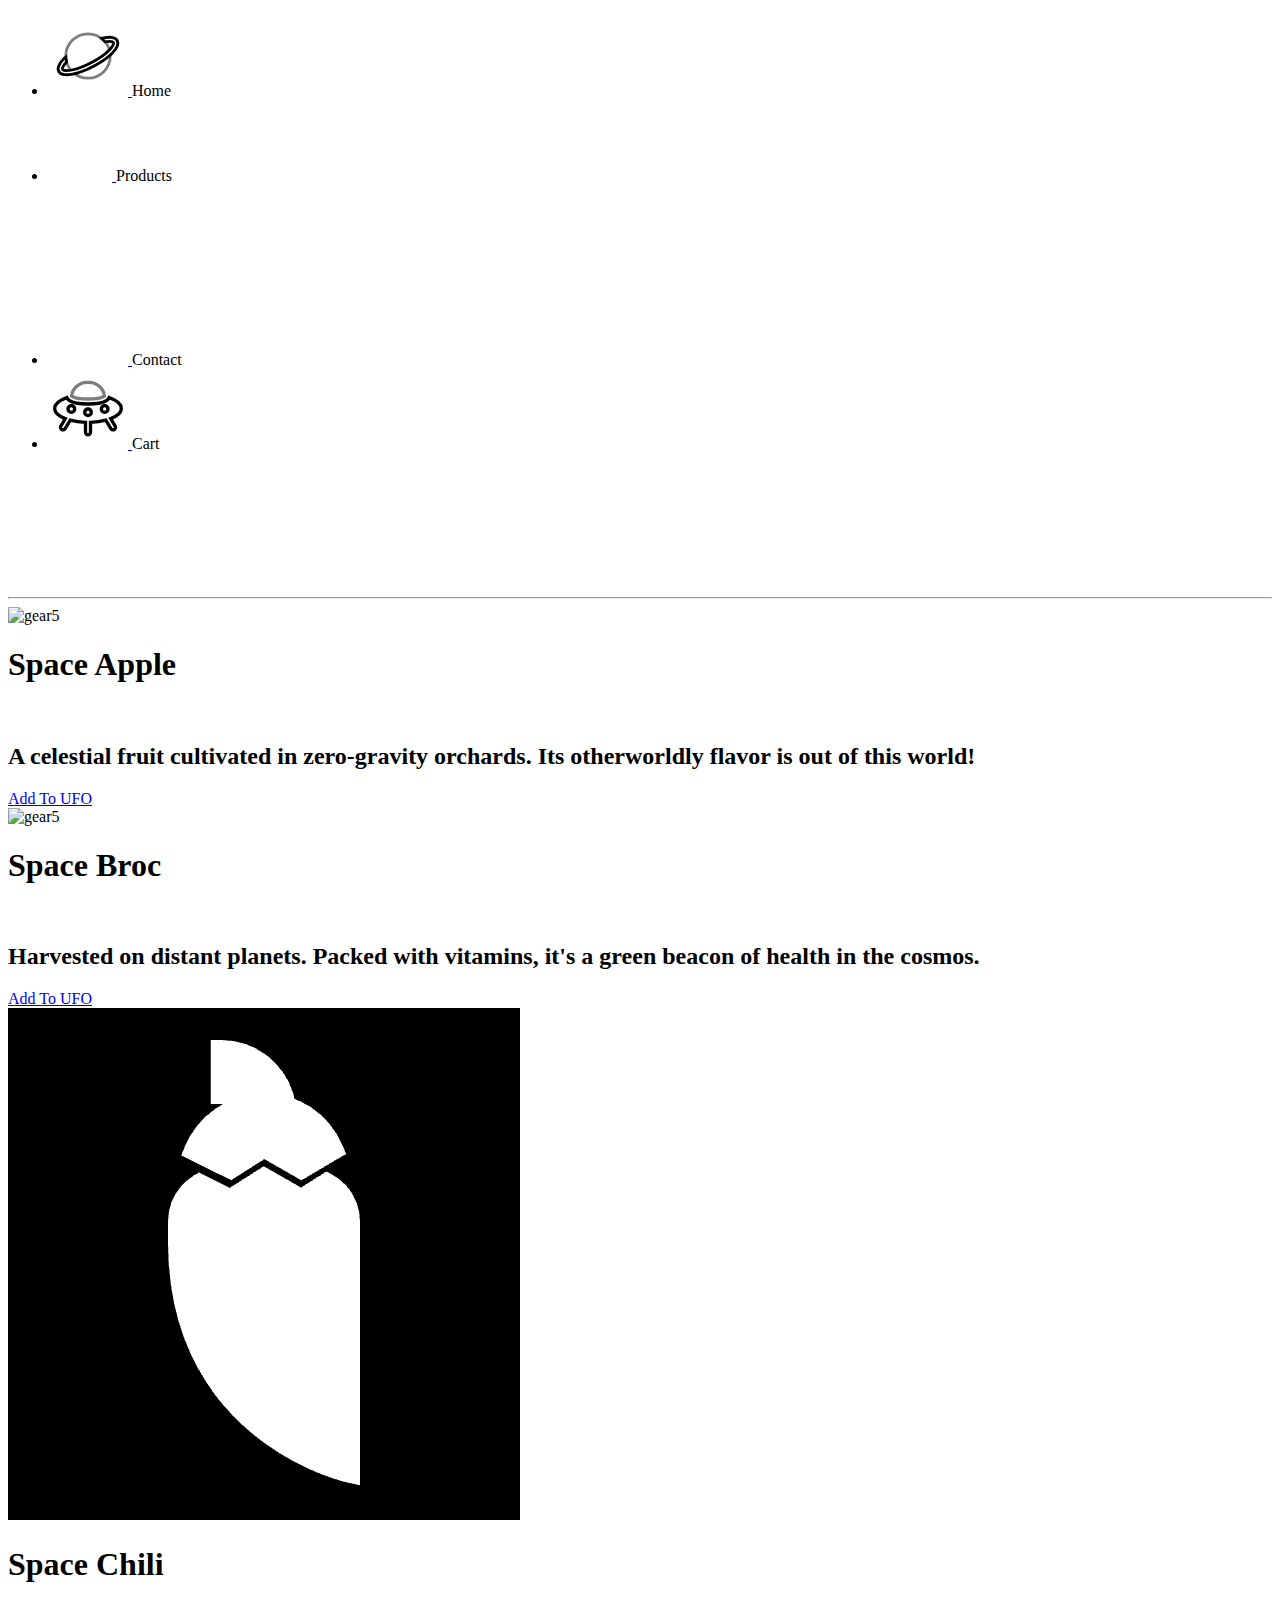
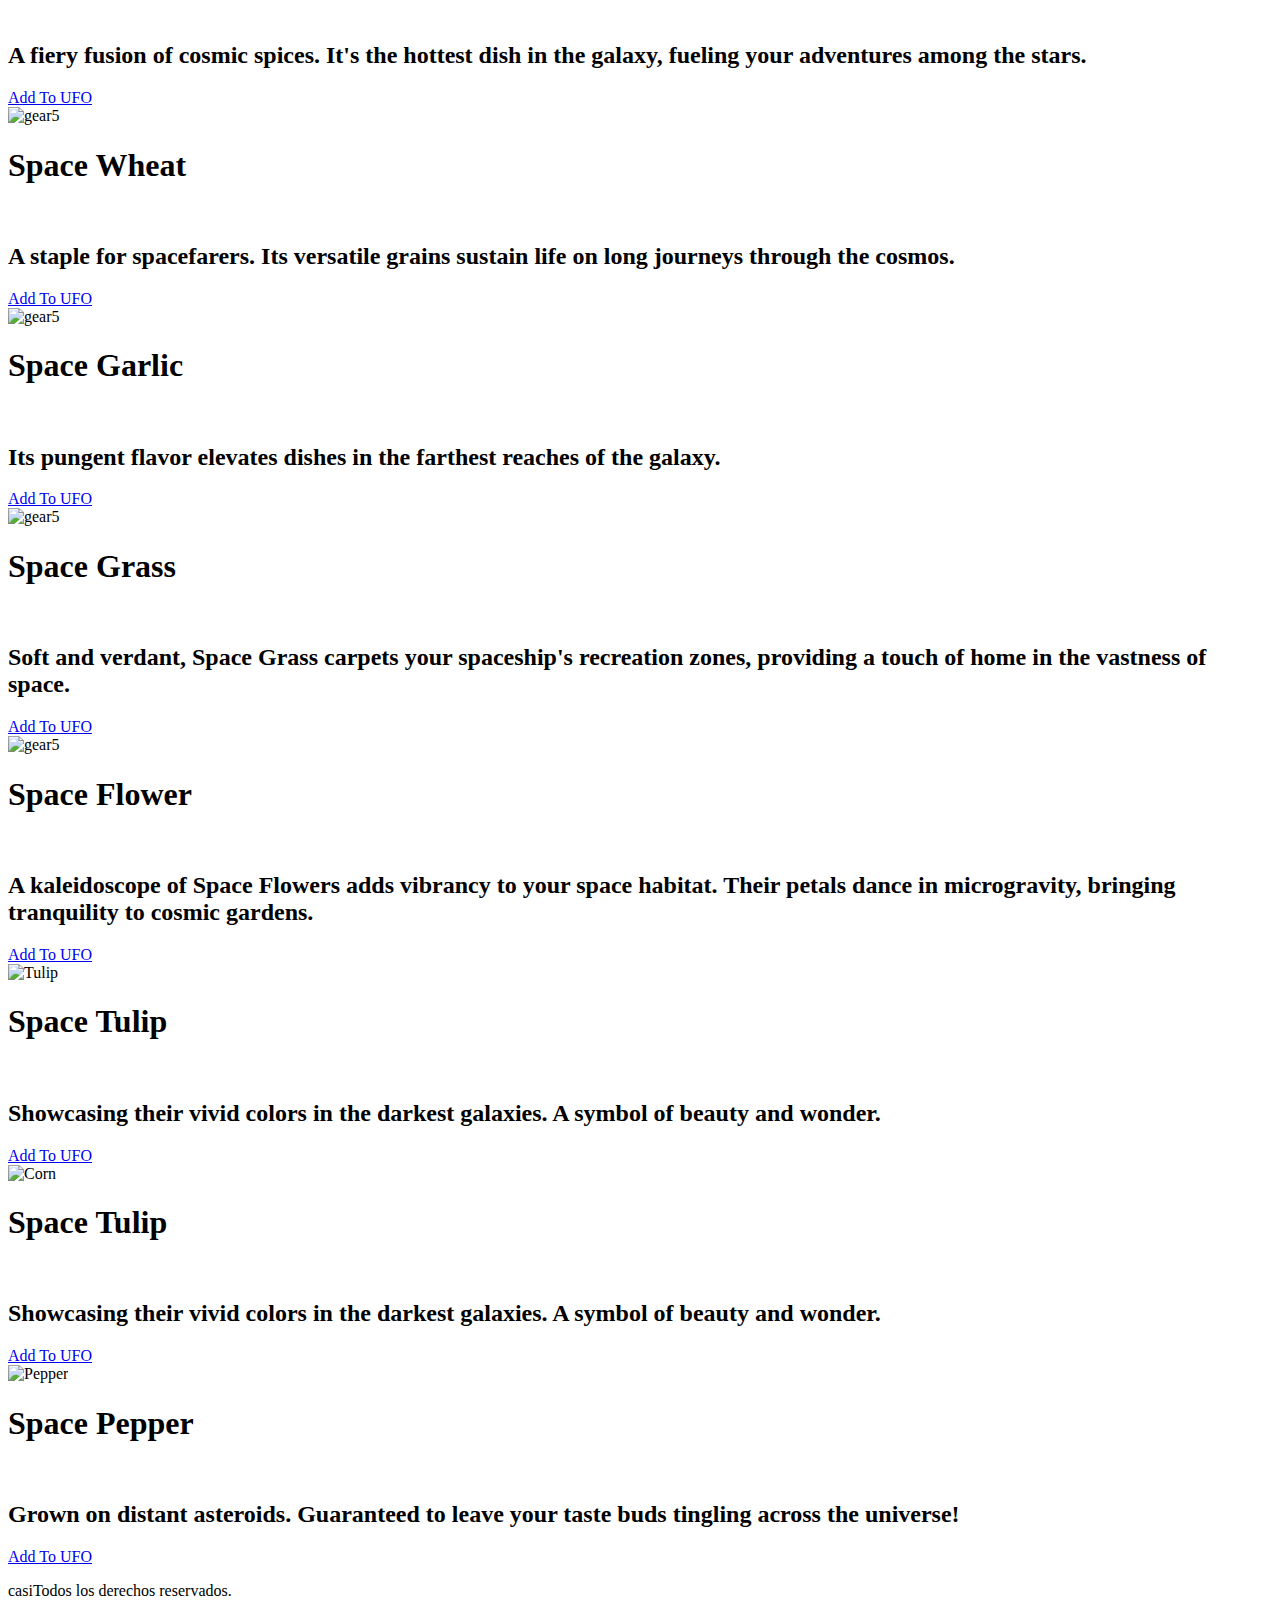
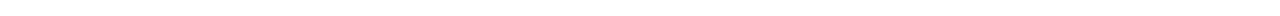
==== tienda.html @ d23dba34 "Add files via upload" ====
<!DOCTYPE html>
<html lang="en">

<head>
    <meta charset="UTF-8">
    <meta http-equiv="X-UA-Compatible" content="IE=edge">
    <meta name="viewport" content="width=device-width, initial-scale=1.0">
    <link rel="preconnect" href="https://fonts.googleapis.com">
    <link rel="preconnect" href="https://fonts.gstatic.com" crossorigin>
    <link href="https://fonts.googleapis.com/css2?family=Comfortaa&display=swap" rel="stylesheet">
    <link rel="stylesheet" href="/css/tienda.css">

    <title>E-Commerce</title>
</head>
<header>
    <nav> 
        <ul class="bar1">
            <li>
                <a href="index.html">
                    <svg viewBox="-2.4 -2.4 28.80 28.80" width="5pc" preserveAspectRatio="xMidYMid meet" fill="none"
                        xmlns="http://www.w3.org/2000/svg" stroke="#000000">
                        <g id="SVGRepo_bgCarrier" stroke-width="0"></g>
                        <g id="SVGRepo_tracerCarrier" stroke-linecap="round" stroke-linejoin="round" stroke="#CCCCCC"
                            stroke-width="0.144"></g>
                        <g id="SVGRepo_iconCarrier">
                            <path opacity="0.5"
                                d="M20 12C20 16.4183 16.4183 20 12 20C7.58172 20 4 16.4183 4 12C4 7.58172 7.58172 4 12 4C16.4183 4 20 7.58172 20 12Z"
                                fill="#ffffff"></path>
                            <path
                                d="M17.7124 5.45331C18.7593 5.25995 19.7184 5.19444 20.5094 5.30066C21.2797 5.40411 22.0451 5.69443 22.4649 6.36546C22.9112 7.07875 22.7767 7.90702 22.4527 8.62306C22.1234 9.35067 21.5345 10.1218 20.7806 10.8912C19.2652 12.4379 16.9446 14.1173 14.1835 15.5883C11.4214 17.0599 8.68924 18.0721 6.49015 18.5079C5.39463 18.7249 4.39197 18.807 3.56745 18.709C2.76731 18.614 1.96779 18.3262 1.53503 17.6345C1.06423 16.882 1.23859 16.0043 1.60462 15.2551C1.97963 14.4875 2.63744 13.6693 3.47686 12.8522L4 12.4165C4 12.6349 4.08336 13.1257 4.16811 13.5624C4.21263 13.7918 4.25753 14.0062 4.29093 14.1584C3.6391 14.8237 3.19304 15.421 2.95236 15.9136C2.67513 16.481 2.74418 16.7391 2.80665 16.8389C2.87948 16.9553 3.1117 17.1443 3.74441 17.2195C4.35275 17.2918 5.18406 17.2375 6.1986 17.0365C8.21962 16.636 10.8118 15.685 13.4782 14.2644C16.1457 12.8433 18.3298 11.2493 19.7092 9.84143C20.4027 9.13359 20.8587 8.50726 21.0861 8.00467C21.3187 7.4905 21.2526 7.25586 21.1933 7.16105C21.1231 7.04882 20.9042 6.86715 20.3097 6.78731C19.7683 6.7146 19.0378 6.74602 18.1466 6.89948L16.8697 5.65597C17.2085 5.55454 17.5278 5.48526 17.7124 5.45331Z"
                                fill="#ffffff"></path>
                        </g>
                    </svg>
                </a>
                Home
            </li>

            <li>
                <a href="tienda.html">
                   <svg viewBox="0 0 24 24" width="4pc" style="margin-top: 17px;" preserveAspectRatio="xMidYMid meet"fill="none" xmlns="http://www.w3.org/2000/svg"><g id="SVGRepo_bgCarrier" stroke-width="0"></g><g id="SVGRepo_tracerCarrier" stroke-linecap="round" stroke-linejoin="round"></g><g id="SVGRepo_iconCarrier"> <g opacity="0.5"> <path d="M12.7349 14.6536C12.4655 14.6313 12.2173 14.4637 12.105 14.1973C11.944 13.8156 12.123 13.3758 12.5047 13.2148C12.7291 13.1202 12.9461 12.9775 13.15 12.7735C13.4222 12.5014 13.8515 12.4821 14.1459 12.7157C14.2078 12.7171 14.2706 12.7263 14.333 12.7439C14.7316 12.8565 14.9635 13.2709 14.851 13.6695C14.6401 14.4163 14.2512 15.1473 13.7461 15.817C13.4967 16.1477 13.0264 16.2136 12.6957 15.9642C12.365 15.7148 12.2991 15.2445 12.5485 14.9138C12.6137 14.8274 12.6759 14.7406 12.7349 14.6536Z" fill="#ffffff"></path> <path d="M10.4866 14.6947C10.8852 14.8073 11.2996 14.5754 11.4122 14.1768C11.4299 14.1139 11.4391 14.0507 11.4404 13.9883C11.673 13.694 11.6534 13.2655 11.3816 12.9938C11.1776 12.7898 11.0349 12.5728 10.9403 12.3484C10.7794 11.9667 10.3395 11.7878 9.95783 11.9487C9.69164 12.0609 9.52406 12.3088 9.5016 12.5781C9.41493 12.5192 9.32843 12.4573 9.24228 12.3923C8.91157 12.1429 8.4413 12.2088 8.19189 12.5395C7.94247 12.8702 8.00838 13.3405 8.33909 13.5899C9.00881 14.095 9.73981 14.4838 10.4866 14.6947Z" fill="#ffffff"></path> <path d="M6.67596 11.9462C6.93153 12.2722 7.40296 12.3292 7.72893 12.0737C8.05491 11.8181 8.11198 11.3467 7.85641 11.0207C7.45584 10.5098 7.11054 9.9424 6.84695 9.34363C6.68006 8.96452 6.23744 8.79249 5.85834 8.95938C5.47923 9.12627 5.3072 9.56889 5.47409 9.94799C5.79077 10.6673 6.2022 11.3419 6.67596 11.9462Z" fill="#ffffff"></path> <path d="M4.83987 7.67163C4.88889 8.08293 5.26206 8.37662 5.67336 8.3276C6.08466 8.27858 6.37835 7.90542 6.32933 7.49412C6.25487 6.86934 6.28446 6.24245 6.43815 5.63213C6.5393 5.23046 6.29567 4.82284 5.894 4.72169C5.49233 4.62054 5.08471 4.86417 4.98356 5.26584C4.78103 6.07014 4.74583 6.88252 4.83987 7.67163Z" fill="#ffffff"></path> <path d="M6.00791 3.07927C5.76614 3.4156 5.8428 3.88425 6.17914 4.12602C6.51547 4.36779 6.98412 4.29112 7.22589 3.95479C7.40287 3.70858 7.60881 3.46552 7.84674 3.2276C8.13963 2.9347 8.13963 2.45983 7.84674 2.16694C7.55384 1.87404 7.07897 1.87404 6.78608 2.16694C6.49281 2.4602 6.23388 2.76492 6.00791 3.07927Z" fill="#ffffff"></path> <path d="M11.7628 9.08603C11.6976 9.17249 11.6355 9.25929 11.5764 9.34627C11.8459 9.36852 12.0941 9.53617 12.2064 9.80256C12.3673 10.1842 12.1884 10.6241 11.8067 10.785C11.5823 10.8796 11.3653 11.0224 11.1613 11.2263C10.8892 11.4985 10.4599 11.5177 10.1655 11.2841C10.1036 11.2827 10.0408 11.2735 9.97836 11.2559C9.57974 11.1433 9.34785 10.7289 9.46041 10.3303C9.6713 9.58356 10.0602 8.85256 10.5652 8.18284C10.8147 7.85213 11.2849 7.78623 11.6156 8.03564C11.9464 8.28505 12.0123 8.75533 11.7628 9.08603Z" fill="#ffffff"></path> <path d="M13.8248 9.30514C13.4262 9.19257 13.0118 9.42447 12.8992 9.82309C12.8815 9.88592 12.8723 9.94914 12.871 10.0115C12.6384 10.3059 12.658 10.7343 12.9298 11.0061C13.1338 11.21 13.2765 11.427 13.3711 11.6514C13.532 12.0331 13.9719 12.2121 14.3535 12.0512C14.6197 11.9389 14.7873 11.691 14.8098 11.4218C14.8964 11.4807 14.9829 11.5426 15.0691 11.6076C15.3998 11.857 15.8701 11.7911 16.1195 11.4604C16.3689 11.1297 16.303 10.6594 15.9723 10.41C15.3026 9.90489 14.5716 9.51602 13.8248 9.30514Z" fill="#ffffff"></path> <path d="M17.6354 12.0537C17.3798 11.7277 16.9084 11.6706 16.5824 11.9262C16.2565 12.1818 16.1994 12.6532 16.455 12.9792C16.8555 13.4901 17.2008 14.0575 17.4644 14.6562C17.6313 15.0353 18.0739 15.2074 18.453 15.0405C18.8321 14.8736 19.0042 14.431 18.8373 14.0519C18.5206 13.3325 18.1092 12.6579 17.6354 12.0537Z" fill="#ffffff"></path> <path d="M19.4715 16.3282C19.4225 15.9169 19.0493 15.6232 18.638 15.6723C18.2267 15.7213 17.933 16.0944 17.982 16.5057C18.0565 17.1305 18.0269 17.7574 17.8732 18.3677C17.7721 18.7694 18.0157 19.177 18.4174 19.2782C18.8191 19.3793 19.2267 19.1357 19.3278 18.734C19.5304 17.9297 19.5656 17.1173 19.4715 16.3282Z" fill="#ffffff"></path> <path d="M18.3035 20.9206C18.5452 20.5843 18.4686 20.1156 18.1322 19.8738C17.7959 19.6321 17.3273 19.7087 17.0855 20.0451C16.9085 20.2913 16.7026 20.5343 16.4646 20.7723C16.1718 21.0652 16.1718 21.54 16.4646 21.8329C16.7575 22.1258 17.2324 22.1258 17.5253 21.8329C17.8186 21.5397 18.0775 21.2349 18.3035 20.9206Z" fill="#ffffff"></path> <path d="M12.0815 7.57269C11.8259 7.24671 11.883 6.77528 12.2089 6.51971C12.8132 6.04595 13.4878 5.63452 14.2071 5.31784C14.5862 5.15095 15.0289 5.32298 15.1958 5.70209C15.3626 6.08119 15.1906 6.52381 14.8115 6.6907C14.2127 6.95429 13.6453 7.29959 13.1344 7.70016C12.8085 7.95573 12.337 7.89866 12.0815 7.57269Z" fill="#ffffff"></path> <path d="M15.8275 5.51711C15.7785 5.10581 16.0722 4.73264 16.4835 4.68362C17.2726 4.58958 18.085 4.62478 18.8893 4.82731C19.291 4.92846 19.5346 5.33608 19.4334 5.73775C19.3323 6.13942 18.9247 6.38305 18.523 6.2819C17.9127 6.12821 17.2858 6.09862 16.661 6.17308C16.2497 6.2221 15.8765 5.92841 15.8275 5.51711Z" fill="#ffffff"></path> <path d="M20.0291 6.02289C20.2709 5.68655 20.7395 5.60989 21.0759 5.85166C21.3902 6.07763 21.6949 6.33656 21.9882 6.62983C22.2811 6.92272 22.2811 7.39759 21.9882 7.69049C21.6953 7.98338 21.2204 7.98338 20.9275 7.69049C20.6896 7.45256 20.4466 7.24662 20.2003 7.06964C19.864 6.82787 19.7873 6.35922 20.0291 6.02289Z" fill="#ffffff"></path> <path d="M12.1025 17.4801C12.4284 17.2246 12.4855 16.7531 12.2299 16.4272C11.9744 16.1012 11.5029 16.0441 11.177 16.2997C10.666 16.7003 10.0986 17.0456 9.49988 17.3092C9.12077 17.476 8.94874 17.9187 9.11563 18.2978C9.28252 18.6769 9.72514 18.8489 10.1042 18.682C10.8236 18.3653 11.4982 17.9539 12.1025 17.4801Z" fill="#ffffff"></path> <path d="M7.82788 19.3162C8.23918 19.2672 8.53287 18.8941 8.48385 18.4827C8.43483 18.0714 8.06167 17.7778 7.65037 17.8268C7.02559 17.9012 6.3987 17.8716 5.78838 17.718C5.38671 17.6168 4.97909 17.8604 4.87794 18.2621C4.77679 18.6638 5.02042 19.0714 5.42209 19.1725C6.22639 19.3751 7.03877 19.4103 7.82788 19.3162Z" fill="#ffffff"></path> <path d="M3.23552 18.1482C3.57185 18.39 4.0405 18.3133 4.28227 17.977C4.52404 17.6406 4.44737 17.172 4.11104 16.9302C3.86483 16.7532 3.62177 16.5473 3.38385 16.3094C3.09095 16.0165 2.61608 16.0165 2.32319 16.3094C2.03029 16.6023 2.03029 17.0771 2.32319 17.37C2.61645 17.6633 2.92117 17.9222 3.23552 18.1482Z" fill="#ffffff"></path> </g> <path d="M8.92762 12.4529C9.3338 13.2885 9.9443 13.9944 10.7532 14.395C9.96022 14.5776 9.04298 14.6153 8.1052 14.4824C5.31415 14.087 2.75 12.2842 2.75 9C2.75 8.58579 2.41421 8.25 2 8.25C1.58579 8.25 1.25 8.58579 1.25 9C1.25 13.3158 4.68585 15.513 7.8948 15.9676C9.50716 16.196 11.1645 16.0102 12.4529 15.3839C13.3211 14.9619 14.0493 14.3192 14.4405 13.4626C14.583 14.2041 14.6034 15.041 14.4824 15.8948C14.087 18.6858 12.2842 21.25 9 21.25C8.58579 21.25 8.25 21.5858 8.25 22C8.25 22.4142 8.58579 22.75 9 22.75C13.3158 22.75 15.513 19.3142 15.9676 16.1052C16.196 14.4928 16.0102 12.8355 15.3839 11.5471C15.0377 10.835 14.5432 10.2171 13.9039 9.80205C14.5291 9.72593 15.2064 9.73159 15.8948 9.82911C18.6858 10.2245 21.25 12.0274 21.25 15.3115C21.25 15.7257 21.5858 16.0615 22 16.0615C22.4142 16.0615 22.75 15.7257 22.75 15.3115C22.75 10.9957 19.3141 8.79854 16.1052 8.34394C14.4928 8.11552 12.8355 8.30132 11.5471 8.92762C10.8555 9.26381 10.2527 9.73999 9.83837 10.3528C9.72613 9.6583 9.71808 8.88892 9.82911 8.1052C10.2245 5.31415 12.0274 2.75 15.3115 2.75C15.7257 2.75 16.0615 2.41421 16.0615 2C16.0615 1.58579 15.7257 1.25 15.3115 1.25C10.9957 1.25 8.79854 4.68585 8.34394 7.8948C8.11552 9.50716 8.30132 11.1645 8.92762 12.4529Z" fill="#ffffff"></path> </g></svg>
        
                </a>
                Products
            </li>

        </ul>
        <a class="logo" href="index.html">
            <svg xmlns="http://www.w3.org/2000/svg" height="4pc" viewBox="0 0 512 512">
                <!--! Font Awesome Free 6.4.2 by @fontawesome - https://fontawesome.com License - https://fontawesome.com/license (Commercial License) Copyright 2023 Fonticons, Inc. -->
                <style>
                    svg {
                        fill: #ffffff
                    }
                </style>
                <path
                    d="M0 256C0 114.6 114.6 0 256 0c33 0 64.6 6.3 93.6 17.7c7.4 2.9 11.5 10.7 9.8 18.4s-8.8 13-16.7 12.4c-4.8-.3-9.7-.5-14.6-.5c-114.9 0-208 93.1-208 208s93.1 208 208 208c4.9 0 9.8-.2 14.6-.5c7.9-.5 15 4.7 16.7 12.4s-2.4 15.5-9.8 18.4C320.6 505.7 289 512 256 512C114.6 512 0 397.4 0 256zM375.4 137.4c3.5-7.1 13.7-7.1 17.2 0l31.5 63.8c1.4 2.8 4.1 4.8 7.2 5.3l70.4 10.2c7.9 1.1 11 10.8 5.3 16.4l-50.9 49.6c-2.3 2.2-3.3 5.4-2.8 8.5l12 70.1c1.3 7.8-6.9 13.8-13.9 10.1l-63-33.1c-2.8-1.5-6.1-1.5-8.9 0l-63 33.1c-7 3.7-15.3-2.3-13.9-10.1l12-70.1c.5-3.1-.5-6.3-2.8-8.5L261 233.1c-5.7-5.6-2.6-15.2 5.3-16.4l70.4-10.2c3.1-.5 5.8-2.4 7.2-5.3l31.5-63.8z" />
            </svg>
        </a>
        <ul class="carrito">
            <li>
                <a href="index.html">
                    <svg viewBox="0 0 24 24" width="5pc" preserveAspectRatio="xMidYMid meet" fill="none"
                        xmlns="http://www.w3.org/2000/svg">
                        <g id="SVGRepo_bgCarrier" stroke-width="0"></g>
                        <g id="SVGRepo_tracerCarrier" stroke-linecap="round" stroke-linejoin="round"></g>
                        <g id="SVGRepo_iconCarrier">
                            <path opacity="0.5"
                                d="M6.25993 21.3884H6C5.05719 21.3884 4.58579 21.3884 4.29289 21.0955C4 20.8026 4 20.3312 4 19.3884V18.2764C4 17.7579 4 17.4987 4.13318 17.2672C4.26636 17.0356 4.46727 16.9188 4.8691 16.6851C7.51457 15.1464 11.2715 14.2803 13.7791 15.7759C13.9475 15.8764 14.0991 15.9977 14.2285 16.1431C14.7866 16.77 14.746 17.7161 14.1028 18.2775C13.9669 18.396 13.8222 18.486 13.6764 18.5172C13.7962 18.5033 13.911 18.4874 14.0206 18.4699C14.932 18.3245 15.697 17.8375 16.3974 17.3084L18.2046 15.9433C18.8417 15.462 19.7873 15.4619 20.4245 15.943C20.9982 16.3762 21.1736 17.0894 20.8109 17.6707C20.388 18.3487 19.7921 19.216 19.2199 19.7459C18.6469 20.2766 17.7939 20.7504 17.0975 21.0865C16.326 21.4589 15.4738 21.6734 14.6069 21.8138C12.8488 22.0983 11.0166 22.0549 9.27633 21.6964C8.29253 21.4937 7.27079 21.3884 6.25993 21.3884Z"
                                fill="#ffffff"></path>
                            <path
                                d="M10.8613 3.36335C11.3679 2.45445 11.6213 2 12 2C12.3787 2 12.6321 2.45445 13.1387 3.36335L13.2698 3.59849C13.4138 3.85677 13.4858 3.98591 13.598 4.07112C13.7103 4.15633 13.8501 4.18796 14.1296 4.25122L14.3842 4.30881C15.3681 4.53142 15.86 4.64273 15.977 5.01909C16.0941 5.39546 15.7587 5.78763 15.088 6.57197L14.9144 6.77489C14.7238 6.99777 14.6285 7.10922 14.5857 7.24709C14.5428 7.38496 14.5572 7.53365 14.586 7.83102L14.6122 8.10176C14.7136 9.14824 14.7644 9.67148 14.4579 9.90409C14.1515 10.1367 13.6909 9.92462 12.7697 9.50047L12.5314 9.39074C12.2696 9.27021 12.1387 9.20994 12 9.20994C11.8613 9.20994 11.7304 9.27021 11.4686 9.39074L11.2303 9.50047C10.3091 9.92462 9.84847 10.1367 9.54206 9.90409C9.23565 9.67148 9.28635 9.14824 9.38776 8.10176L9.41399 7.83102C9.44281 7.53364 9.45722 7.38496 9.41435 7.24709C9.37147 7.10922 9.27617 6.99777 9.08557 6.77489L8.91204 6.57197C8.2413 5.78763 7.90593 5.39546 8.02297 5.01909C8.14001 4.64273 8.63194 4.53142 9.61581 4.30881L9.87035 4.25122C10.1499 4.18796 10.2897 4.15633 10.402 4.07112C10.5142 3.98591 10.5862 3.85677 10.7302 3.59849L10.8613 3.36335Z"
                                fill="#ffffff"></path>
                            <path
                                d="M19.4306 7.68167C19.684 7.22722 19.8106 7 20 7C20.1894 7 20.316 7.22723 20.5694 7.68167L20.6349 7.79925C20.7069 7.92839 20.7429 7.99296 20.799 8.03556C20.8551 8.07817 20.925 8.09398 21.0648 8.12561L21.1921 8.15441C21.684 8.26571 21.93 8.32136 21.9885 8.50955C22.047 8.69773 21.8794 8.89381 21.544 9.28598L21.4572 9.38744C21.3619 9.49889 21.3143 9.55461 21.2928 9.62354C21.2714 9.69248 21.2786 9.76682 21.293 9.91551L21.3061 10.0509C21.3568 10.5741 21.3822 10.8357 21.229 10.952C21.0758 11.0683 20.8455 10.9623 20.3849 10.7502L20.2657 10.6954C20.1348 10.6351 20.0694 10.605 20 10.605C19.9306 10.605 19.8652 10.6351 19.7343 10.6954L19.6151 10.7502C19.1545 10.9623 18.9242 11.0683 18.771 10.952C18.6178 10.8357 18.6432 10.5741 18.6939 10.0509L18.707 9.91551C18.7214 9.76682 18.7286 9.69248 18.7072 9.62354C18.6857 9.55461 18.6381 9.49889 18.5428 9.38744L18.456 9.28598C18.1207 8.89381 17.953 8.69773 18.0115 8.50955C18.07 8.32136 18.316 8.26571 18.8079 8.15441L18.9352 8.12561C19.075 8.09398 19.1449 8.07817 19.201 8.03556C19.2571 7.99296 19.2931 7.92839 19.3651 7.79925L19.4306 7.68167Z"
                                fill="#ffffff"></path>
                            <path
                                d="M3.43063 7.68167C3.68396 7.22722 3.81063 7 4 7C4.18937 7 4.31604 7.22723 4.56937 7.68167L4.63491 7.79925C4.7069 7.92839 4.74289 7.99296 4.79901 8.03556C4.85513 8.07817 4.92503 8.09398 5.06482 8.12561L5.19209 8.15441C5.68403 8.26571 5.93 8.32136 5.98852 8.50955C6.04704 8.69773 5.87935 8.89381 5.54398 9.28598L5.45722 9.38744C5.36191 9.49889 5.31426 9.55461 5.29283 9.62354C5.27139 9.69248 5.27859 9.76682 5.293 9.91551L5.30612 10.0509C5.35682 10.5741 5.38218 10.8357 5.22897 10.952C5.07576 11.0683 4.84547 10.9623 4.38487 10.7502L4.2657 10.6954C4.13481 10.6351 4.06937 10.605 4 10.605C3.93063 10.605 3.86519 10.6351 3.7343 10.6954L3.61513 10.7502C3.15454 10.9623 2.92424 11.0683 2.77103 10.952C2.61782 10.8357 2.64318 10.5741 2.69388 10.0509L2.707 9.91551C2.72141 9.76682 2.72861 9.69248 2.70717 9.62354C2.68574 9.55461 2.63809 9.49889 2.54278 9.38744L2.45602 9.28598C2.12065 8.89381 1.95296 8.69773 2.01148 8.50955C2.07 8.32136 2.31597 8.26571 2.80791 8.15441L2.93518 8.12561C3.07497 8.09398 3.14487 8.07817 3.20099 8.03556C3.25711 7.99296 3.29311 7.92839 3.36509 7.79925L3.43063 7.68167Z"
                                fill="#ffffff"></path>
                        </g>
                    </svg>
                    </g>
                    </svg>
                </a>
                Contact
            </li>
            <li>
                <div class="ufo">
                    <a href="index.html">
                        <svg viewBox="0 0 24 24" width="5pc" preserveAspectRatio="xMidYMid meet" fill="none"
                            xmlns="http://www.w3.org/2000/svg" stroke="#000000">
                            <g id="SVGRepo_bgCarrier" stroke-width="0"></g>
                            <g id="SVGRepo_tracerCarrier" stroke-linecap="round" stroke-linejoin="round"></g>
                            <g id="SVGRepo_iconCarrier">
                                <path fill-rule="evenodd" clip-rule="evenodd"
                                    d="M5.67459 8.59375C3.4317 9.35912 2 10.523 2 11.8265C2 13.0345 3.22958 14.1226 5.19488 14.8847L3.85699 17.1145C3.64388 17.4697 3.75906 17.9304 4.11424 18.1435C4.46943 18.3566 4.93012 18.2415 5.14323 17.8863L6.64323 15.3863C6.64924 15.3763 6.65498 15.3662 6.66046 15.356C8.00688 15.7116 9.57078 15.9366 11.2501 15.9886V19.0004C11.2501 19.4146 11.5859 19.7504 12.0001 19.7504C12.4143 19.7504 12.7501 19.4146 12.7501 19.0004V15.9886C14.4294 15.9366 15.9933 15.7115 17.3397 15.356C17.3452 15.3661 17.351 15.3763 17.357 15.3863L18.857 17.8863C19.0701 18.2415 19.5308 18.3566 19.886 18.1435C20.2412 17.9304 20.3563 17.4697 20.1432 17.1145L18.8053 14.8846C20.7705 14.1225 22 13.0344 22 11.8265C22 10.523 20.5683 9.35912 18.3254 8.59375C18.2008 8.88403 17.9937 9.17776 17.6568 9.41211C16.8685 9.96038 15.3013 10.5003 12 10.5003C8.6987 10.5003 7.1315 9.96038 6.34322 9.41211C6.00629 9.17776 5.79918 8.88403 5.67459 8.59375ZM13 13.0003C13 13.5526 12.5523 14.0003 12 14.0003C11.4477 14.0003 11 13.5526 11 13.0003C11 12.448 11.4477 12.0003 12 12.0003C12.5523 12.0003 13 12.448 13 13.0003ZM7 13.0003C7.55228 13.0003 8 12.5526 8 12.0003C8 11.448 7.55228 11.0003 7 11.0003C6.44772 11.0003 6 11.448 6 12.0003C6 12.5526 6.44772 13.0003 7 13.0003ZM18 12.0003C18 12.5526 17.5523 13.0003 17 13.0003C16.4477 13.0003 16 12.5526 16 12.0003C16 11.448 16.4477 11.0003 17 11.0003C17.5523 11.0003 18 11.448 18 12.0003Z"
                                    fill="#ffffff"></path>
                                <path opacity="0.5"
                                    d="M7.05518 8.0054C7.40336 5.73714 9.36329 4 11.729 4H12.2714C14.6371 4 16.597 5.73714 16.9452 8.0054C16.9133 8.07425 16.8662 8.13466 16.8005 8.18039C16.3864 8.4684 15.19 9 12.0002 9C8.81036 9 7.614 8.4684 7.19991 8.18039C7.13417 8.13466 7.08706 8.07425 7.05518 8.0054Z"
                                    fill="#ffffff"></path>
                            </g>
                        </svg>
                    </a>
                    Cart
                </div>
            </li>
        </ul>

        <a class="dotdotdot" href="">
            <svg viewBox="0 0 24 24" width="5pc" preserveAspectRatio="xMidYMid meet" fill="none"
                xmlns="http://www.w3.org/2000/svg">
                <g id="SVGRepo_bgCarrier" stroke-width="0"></g>
                <g id="SVGRepo_tracerCarrier" stroke-linecap="round" stroke-linejoin="round"></g>
                <g id="SVGRepo_iconCarrier">
                    <path
                        d="M7 12C7 13.1046 6.10457 14 5 14C3.89543 14 3 13.1046 3 12C3 10.8954 3.89543 10 5 10C6.10457 10 7 10.8954 7 12Z"
                        fill="#ffffff"></path>
                    <path
                        d="M21 12C21 13.1046 20.1046 14 19 14C17.8954 14 17 13.1046 17 12C17 10.8954 17.8954 10 19 10C20.1046 10 21 10.8954 21 12Z"
                        fill="#ffffff"></path>
                    <path opacity="0.5"
                        d="M14 12C14 13.1046 13.1046 14 12 14C10.8954 14 10 13.1046 10 12C10 10.8954 10.8954 10 12 10C13.1046 10 14 10.8954 14 12Z"
                        fill="#ffffff"></path>
                </g>
            </svg>
        </a>
    </nav>
</header>
<br>
<br>
<hr>

<body>
    <main>
        <section class="productos">
            <picture>
                <img src="Img/spacepepper.png" alt="gear5">
                <div class="productinfo">
                    <h1>Space Apple</h1>
                    <br>
                    <h2>A celestial fruit cultivated in zero-gravity orchards.
                        Its otherworldly flavor is out of this world!</h2>
                    <div class="addto">
                        <a class="boton" href="#">Add To UFO</a>
                    </div>
                </div>
            </picture>

            <picture>
                <img src="Img/spacebroc.png" alt="gear5">
                <div class="productinfo">
                    <h1>Space Broc</h1>
                    <br>
                    <h2>Harvested on distant planets. Packed with
                        vitamins, it's a green beacon of health in the cosmos.</h2>
                    <div class="addto">
                        <a class="boton" href="#">Add To UFO</a>
                    </div>
                </div>
            </picture>

            <picture>
                <img src="img/spacechili.png" alt="gear5">
                <div class="productinfo">
                    <h1>Space Chili</h1>
                    <br>
                    <h2>A fiery fusion of cosmic spices. It's the hottest dish in the galaxy, fueling your adventures
                        among
                        the stars.</h2>
                    <div class="addto">
                        <a class="boton" href="#">Add To UFO</a>
                    </div>
                </div>
            </picture>

            <picture>
                <img src="Img/spacewheat.png" alt="gear5">
                <div class="productinfo">
                    <h1>Space Wheat</h1>
                    <br>
                    <h2>A staple for spacefarers. Its versatile grains sustain life on long journeys through the cosmos.
                    </h2>
                    <div class="addto">
                        <a class="boton" href="#">Add To UFO</a>
                    </div>
                </div>
            </picture>

            <picture>
                <img src="Img/spacegarlic.png" alt="gear5">
                <div class="productinfo">
                    <h1>Space Garlic</h1>
                    <br>
                    <h2>Its pungent flavor elevates dishes in the farthest reaches of the galaxy.</h2>
                    <div class="addto">
                        <a class="boton" href="#">Add To UFO</a>
                    </div>
                </div>
            </picture>

            <picture>
                <img src="Img/spacegrass.png" alt="gear5">
                <div class="productinfo">
                    <h1>Space Grass</h1>
                    <br>
                    <h2>Soft and verdant, Space Grass carpets your spaceship's recreation zones, providing a touch of
                        home
                        in the vastness of space.</h2>
                    <div class="addto">
                        <a class="boton" href="#">Add To UFO</a>
                    </div>
                </div>
            </picture>

            <picture>
                <img src="Img/spaceflower.png" alt="gear5">
                <div class="productinfo">
                    <h1>Space Flower</h1>
                    <br>
                    <h2>A kaleidoscope of Space Flowers adds vibrancy to your space habitat. Their petals dance in
                        microgravity, bringing tranquility to cosmic gardens.</h2>
                    <div class="addto">
                        <a class="boton" href="#">Add To UFO</a>
                    </div>
                </div>
            </picture>

            <picture>
                <img src="Img/spacetulip.png" alt="Tulip">
                <div class="productinfo">
                    <h1>Space Tulip</h1>
                    <br>
                    <h2>Showcasing their vivid colors in the darkest galaxies. A symbol of beauty and wonder.</h2>
                    <div class="addto">
                        <a class="boton" href="#">Add To UFO</a>
                    </div>
                </div>
            </picture>

            <picture>
                <img src="Img/spacecorn.png" alt="Corn">
                <div class="productinfo">
                    <h1>Space Tulip</h1>
                    <br>
                    <h2>Showcasing their vivid colors in the darkest galaxies. A symbol of beauty and wonder.</h2>
                    <div class="addto">
                        <a class="boton" href="#">Add To UFO</a>
                    </div>
                </div>
            </picture>
            <picture>
                <img src="Img/spaceapple.png" alt="Pepper">
                <div class="productinfo">
                    <h1>Space Pepper</h1>
                    <br>
                    <h2>Grown on distant asteroids. Guaranteed to leave your taste buds tingling across the universe!
                    </h2>
                    <div class="addto">
                        <a class="boton" href="#">Add To UFO</a>
                    </div>
                </div>
            </picture>


        </section>
    </main>
    <footer>
        <p class="footer">casiTodos los derechos reservados.</p>

    </footer>

</body>

</html>
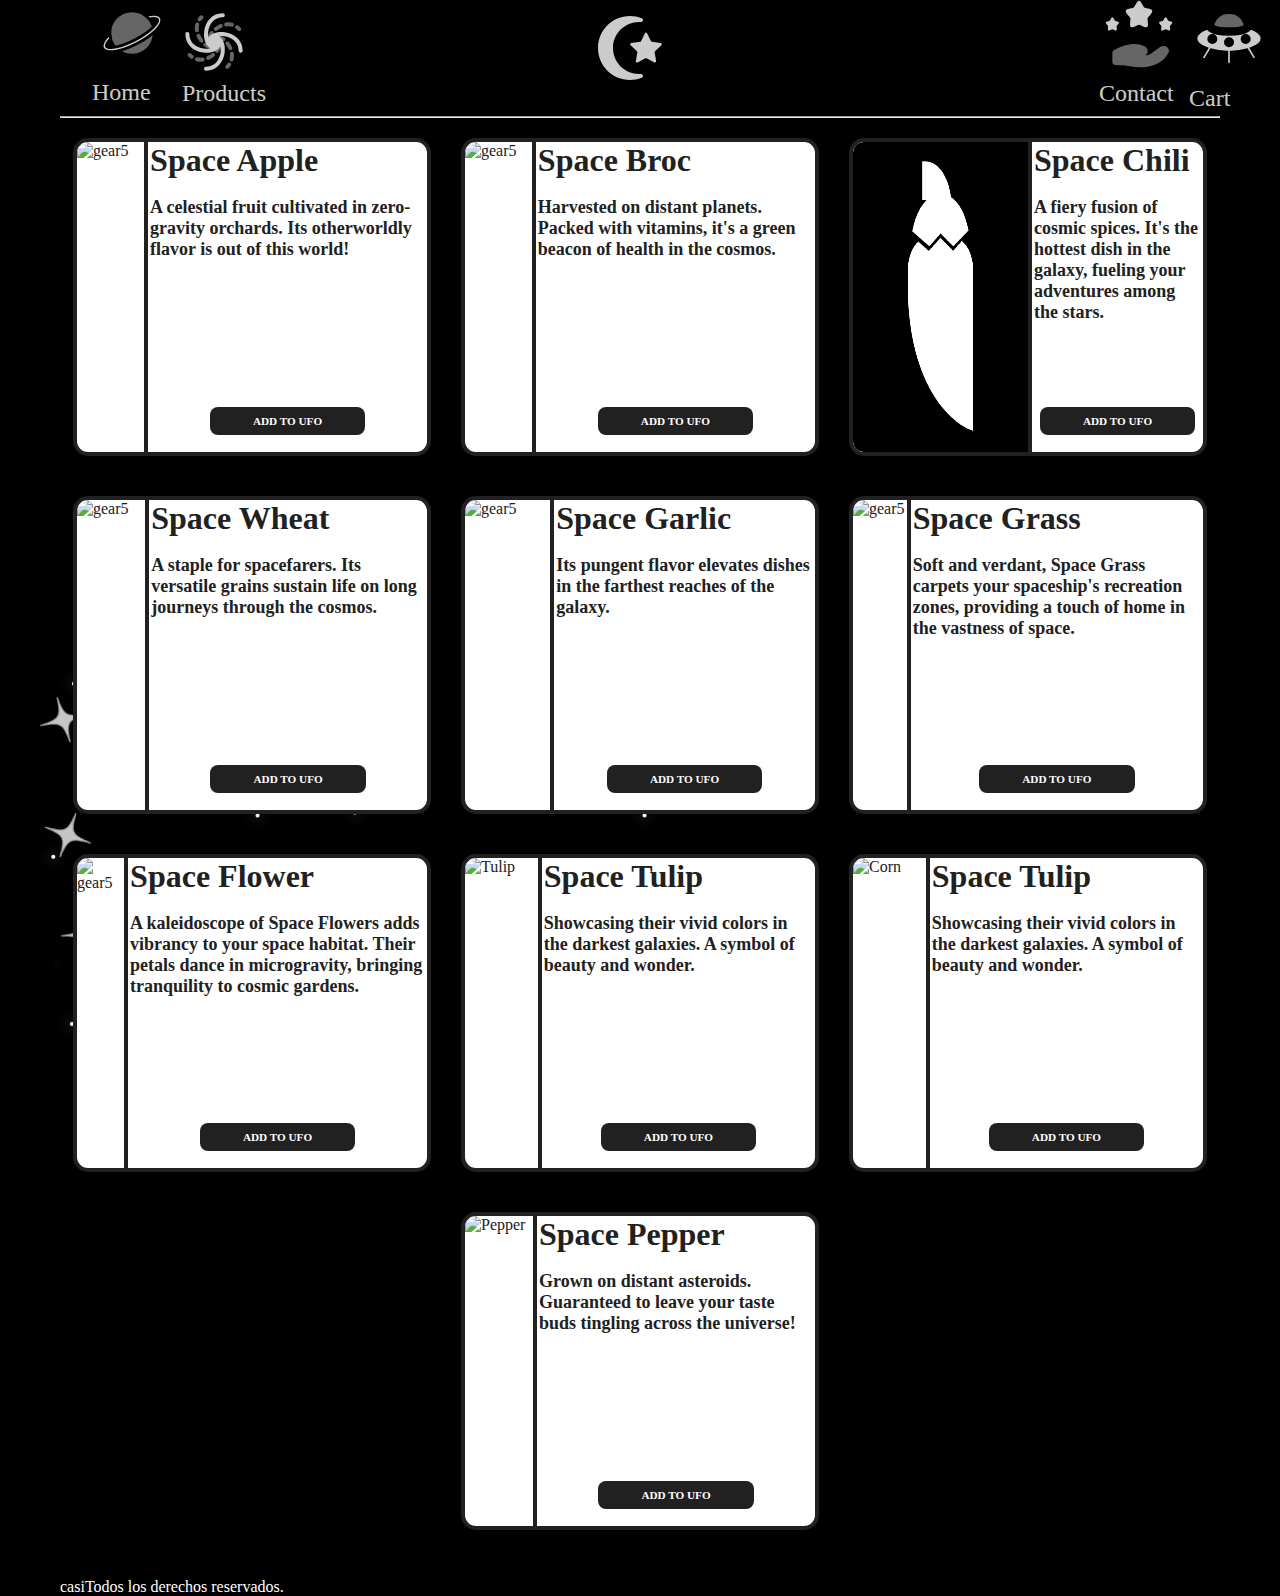
==== commit 1de2a873: "tienda.html" ====
--- a/tienda.html
+++ b/tienda.html
@@ -8,7 +8,7 @@
     <link rel="preconnect" href="https://fonts.googleapis.com">
     <link rel="preconnect" href="https://fonts.gstatic.com" crossorigin>
     <link href="https://fonts.googleapis.com/css2?family=Comfortaa&display=swap" rel="stylesheet">
-    <link rel="stylesheet" href="/css/tienda.css">
+    <link rel="stylesheet" href="tienda.css">
 
     <title>E-Commerce</title>
 </head>
@@ -270,4 +270,4 @@
 
 </body>
 
-</html>+</html>
--- a/tienda.css
+++ b/tienda.css
@@ -0,0 +1,162 @@
+/*Importante*/
+*{
+    margin: 0;
+    padding: 0;
+    list-style:none;
+    text-decoration: none;
+}
+
+:root{
+    --blanco: #ffffff;
+    --negro: #212121;
+    --vinotinto: #900020;
+    --mahogany: #5E1914;
+}
+
+html{
+    scroll-behavior: smooth;
+    background: url(./img/bgreal.png);
+
+
+}
+body{
+    margin: 0px 60px;
+}
+/*Header*/
+header{
+    margin: 0 2pc 0 2pc
+}
+nav{
+    opacity: 80%;
+    display: flex;
+    align-items: center;
+    justify-content: space-between;
+    height: 5pc;
+    color: var(--blanco);
+}
+ul{
+    width: 3pc;
+    gap: 10px;
+    display: flex;
+    justify-content: space-between;
+    font-size: 1.5pc;
+    margin-top: 20px;
+}
+.logo{
+    justify-content: center;
+    align-items: center;
+    margin-top: 20px;
+}
+.carrito{
+    justify-content: center;
+    align-items: center;
+    margin-right: 20px;
+}
+
+/*Body*/
+
+.productos{
+display: flex;
+flex-wrap: wrap;
+justify-content: center;    
+row-gap: 40px;
+column-gap: 30px;
+margin-top: 20px;
+}
+
+
+picture{
+    background-color: var(--blanco);
+    border-radius: 15px;
+    width:350px;
+    height: 310px;
+    color: var(--negro);
+    display: flex;
+    border:solid 4px;
+    overflow: hidden;
+    object-fit: cover;
+}
+
+@media (min-width: 768px) {
+    .productos{
+        width:auto;
+        height: auto;
+    }
+     img{
+         width: auto;
+     }
+}
+
+.productinfo{
+    flex-direction: column;
+}
+h1{
+    margin-left: 2px;
+}
+h2{
+    height: 210px;
+    font-size: 18px;
+    margin-left: 2px;
+}
+
+img{
+    border-radius: 10px 0 0 10px;
+    width: 50%;
+    height: 310px;
+    border-right:solid 4px;
+}
+.addto{
+display: flex;
+justify-content: center;
+width: 85%;
+}
+.boton {
+    background-color: var(--negro);
+    color: var(--blanco);
+    text-decoration: none;
+    text-transform: uppercase;
+    padding: 0.5rem 2.7rem;
+    justify-content: center;
+    font-size: 0.7rem;
+    font-weight: bold;
+    border-radius: 0.5rem;
+    width:85%;
+    text-align: center;
+    border: none;
+}
+.ufo{
+   position: absolute;
+   top: -1px;
+}
+
+@media screen and (min-width: 768px) {
+    .addto{
+        width: auto;
+    }
+    .boton {
+        width: auto;
+    }
+}
+
+@media screen and (max-width:768px) {
+
+    .carrito , .bar1{
+        display: none;
+    }
+
+    .productos{
+        row-gap: 1000000px;
+    }
+}
+
+@media (min-width: 768px) {
+     .dotdotdot{
+         display: none;
+     }
+}
+
+.footer{
+    color: #ffffff;
+    font: 2pc;
+    margin-top: 3pc;
+}
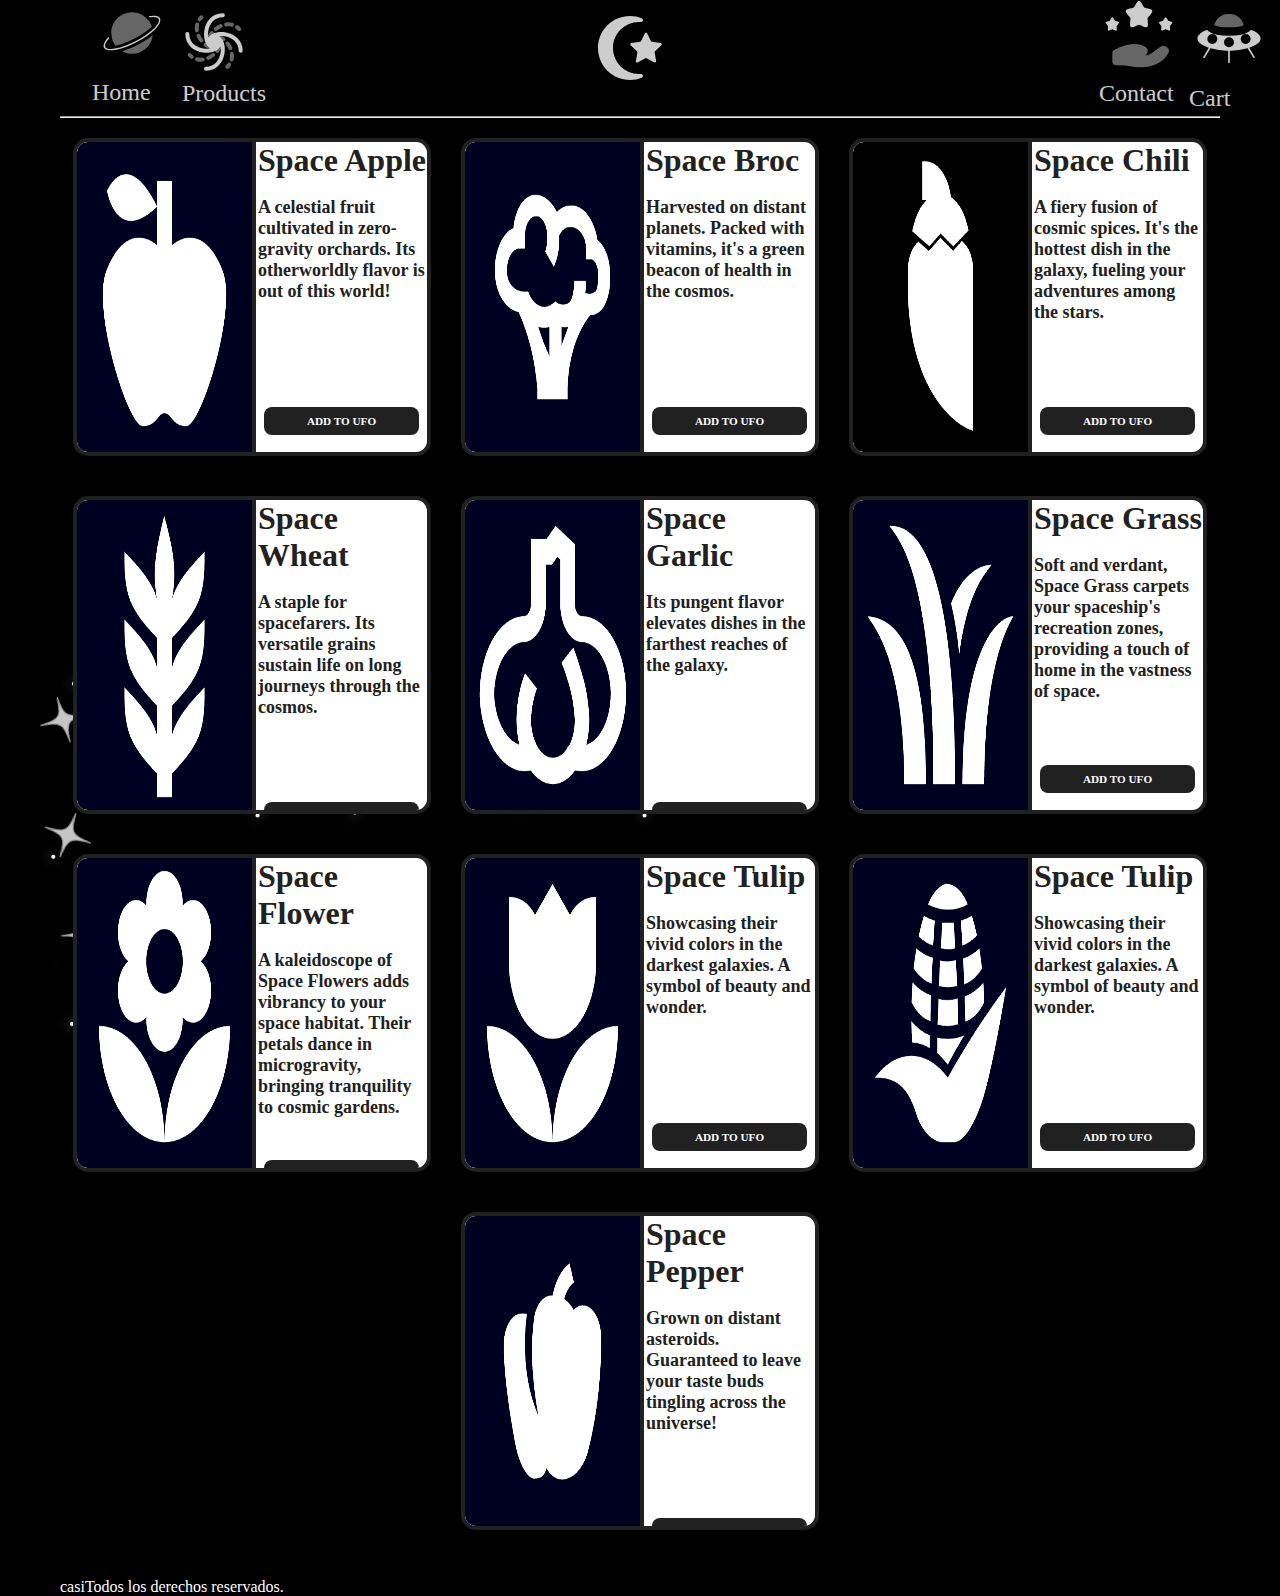
==== commit db5e5148: "tienda.html" ====
--- a/tienda.html
+++ b/tienda.html
@@ -133,7 +133,7 @@
     <main>
         <section class="productos">
             <picture>
-                <img src="Img/spacepepper.png" alt="gear5">
+                <img src="img/spacepepper.png" alt="apple">
                 <div class="productinfo">
                     <h1>Space Apple</h1>
                     <br>
@@ -146,7 +146,7 @@
             </picture>
 
             <picture>
-                <img src="Img/spacebroc.png" alt="gear5">
+                <img src="img/spacebroc.png" alt="broc">
                 <div class="productinfo">
                     <h1>Space Broc</h1>
                     <br>
@@ -159,7 +159,7 @@
             </picture>
 
             <picture>
-                <img src="img/spacechili.png" alt="gear5">
+                <img src="img/spacechili.png" alt="chili">
                 <div class="productinfo">
                     <h1>Space Chili</h1>
                     <br>
@@ -173,7 +173,7 @@
             </picture>
 
             <picture>
-                <img src="Img/spacewheat.png" alt="gear5">
+                <img src="img/spacewheat.png" alt="wheat">
                 <div class="productinfo">
                     <h1>Space Wheat</h1>
                     <br>
@@ -186,7 +186,7 @@
             </picture>
 
             <picture>
-                <img src="Img/spacegarlic.png" alt="gear5">
+                <img src="img/spacegarlic.png" alt="garlic">
                 <div class="productinfo">
                     <h1>Space Garlic</h1>
                     <br>
@@ -198,7 +198,7 @@
             </picture>
 
             <picture>
-                <img src="Img/spacegrass.png" alt="gear5">
+                <img src="img/spacegrass.png" alt="grass">
                 <div class="productinfo">
                     <h1>Space Grass</h1>
                     <br>
@@ -212,7 +212,7 @@
             </picture>
 
             <picture>
-                <img src="Img/spaceflower.png" alt="gear5">
+                <img src="img/spaceflower.png" alt="flower">
                 <div class="productinfo">
                     <h1>Space Flower</h1>
                     <br>
@@ -225,7 +225,7 @@
             </picture>
 
             <picture>
-                <img src="Img/spacetulip.png" alt="Tulip">
+                <img src="img/spacetulip.png" alt="Tulip">
                 <div class="productinfo">
                     <h1>Space Tulip</h1>
                     <br>
@@ -237,7 +237,7 @@
             </picture>
 
             <picture>
-                <img src="Img/spacecorn.png" alt="Corn">
+                <img src="img/spacecorn.png" alt="Corn">
                 <div class="productinfo">
                     <h1>Space Tulip</h1>
                     <br>
@@ -248,7 +248,7 @@
                 </div>
             </picture>
             <picture>
-                <img src="Img/spaceapple.png" alt="Pepper">
+                <img src="img/spaceapple.png" alt="Pepper">
                 <div class="productinfo">
                     <h1>Space Pepper</h1>
                     <br>
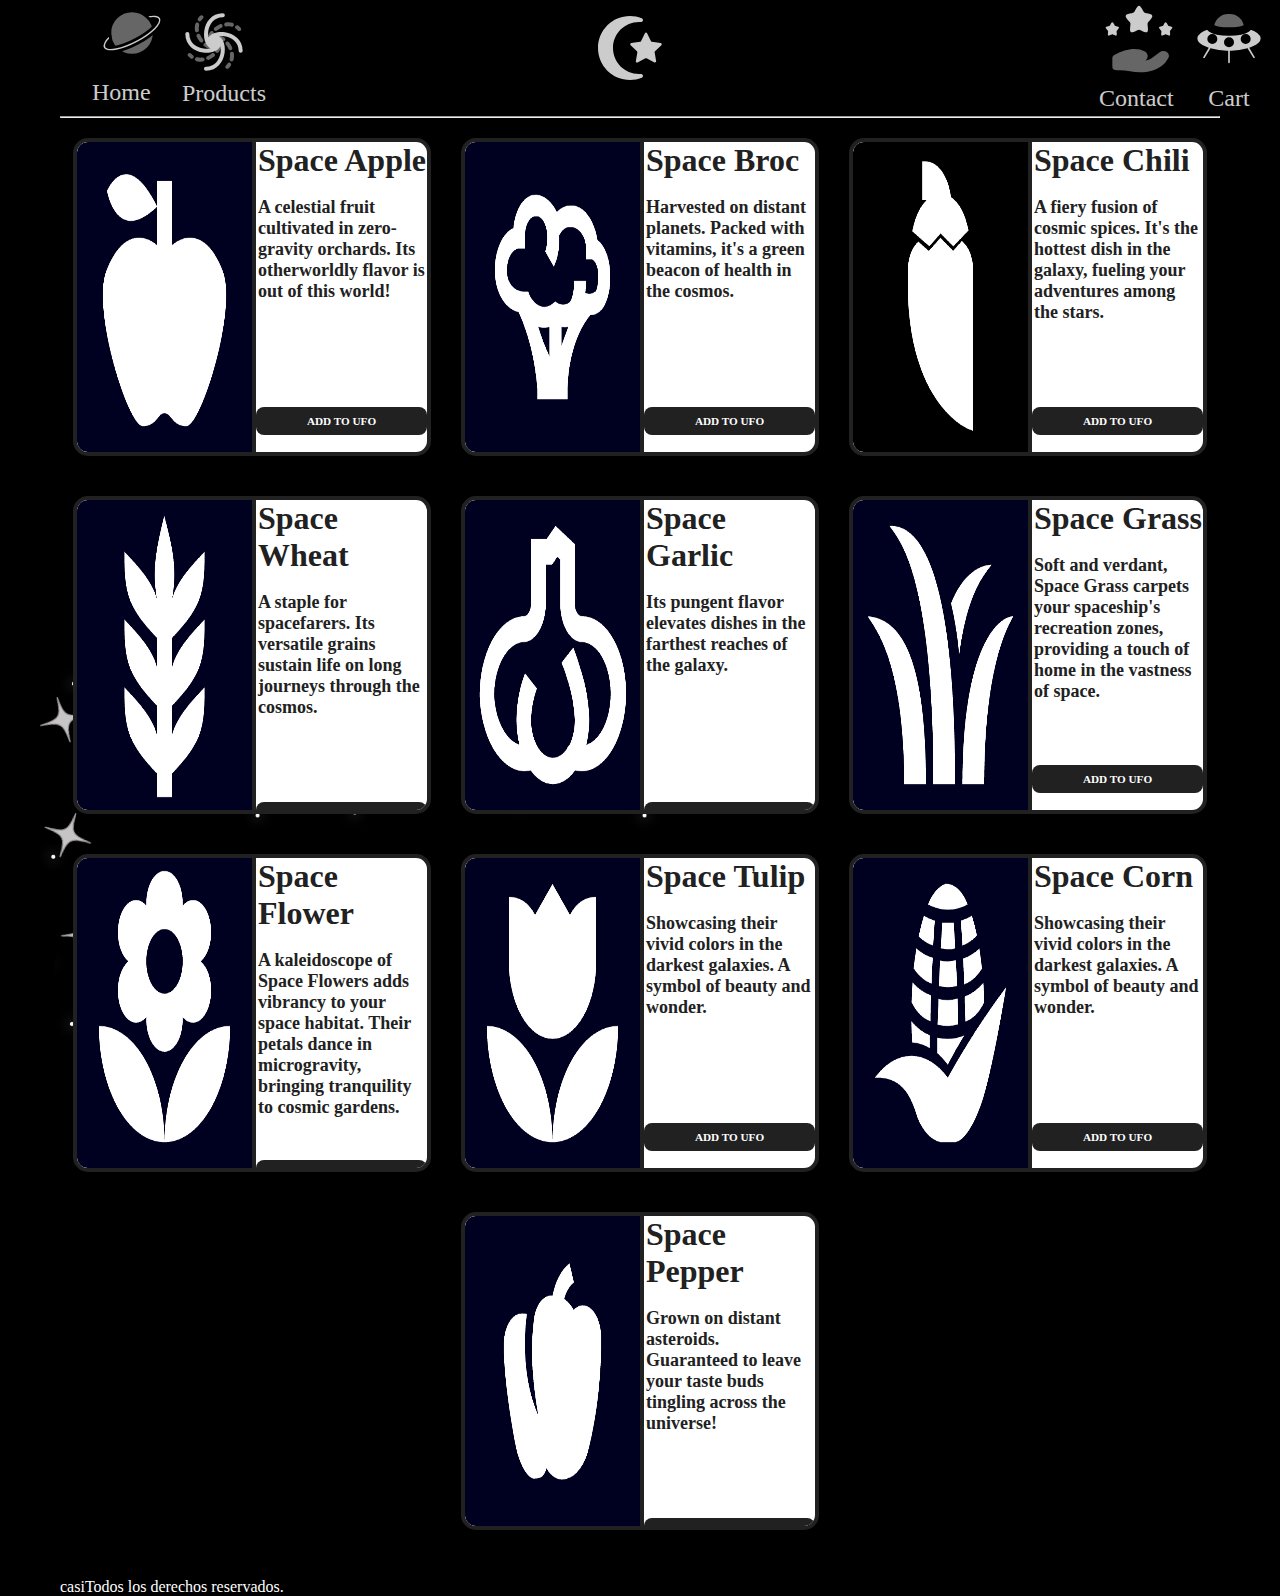
==== commit bcc921c7: "tienda.html" ====
--- a/tienda.html
+++ b/tienda.html
@@ -146,7 +146,7 @@
             </picture>
 
             <picture>
-                <img src="img/spacebroc.png" alt="broc">
+                <img src="img/spacebroc.png" alt="brocoli">
                 <div class="productinfo">
                     <h1>Space Broc</h1>
                     <br>
@@ -239,7 +239,7 @@
             <picture>
                 <img src="img/spacecorn.png" alt="Corn">
                 <div class="productinfo">
-                    <h1>Space Tulip</h1>
+                    <h1>Space Corn</h1>
                     <br>
                     <h2>Showcasing their vivid colors in the darkest galaxies. A symbol of beauty and wonder.</h2>
                     <div class="addto">
--- a/tienda.css
+++ b/tienda.css
@@ -48,9 +48,19 @@
     margin-top: 20px;
 }
 .carrito{
-    justify-content: center;
+  align-items: center;
+  justify-content: center;
+  margin-right: 20px;
+  margin-top: 30px;
+
+}
+
+
+.ufo {
+    display: flex;
+    flex-direction: column;
     align-items: center;
-    margin-right: 20px;
+    text-align: center;
 }
 
 /*Body*/
@@ -80,7 +90,6 @@
 @media (min-width: 768px) {
     .productos{
         width:auto;
-        height: auto;
     }
      img{
          width: auto;
@@ -108,7 +117,7 @@
 .addto{
 display: flex;
 justify-content: center;
-width: 85%;
+width: 100%;
 }
 .boton {
     background-color: var(--negro);
@@ -129,7 +138,7 @@
    top: -1px;
 }
 
-@media screen and (min-width: 768px) {
+@media screen and (max-width: 768px) {
     .addto{
         width: auto;
     }
@@ -142,10 +151,6 @@
 
     .carrito , .bar1{
         display: none;
-    }
-
-    .productos{
-        row-gap: 1000000px;
     }
 }
 
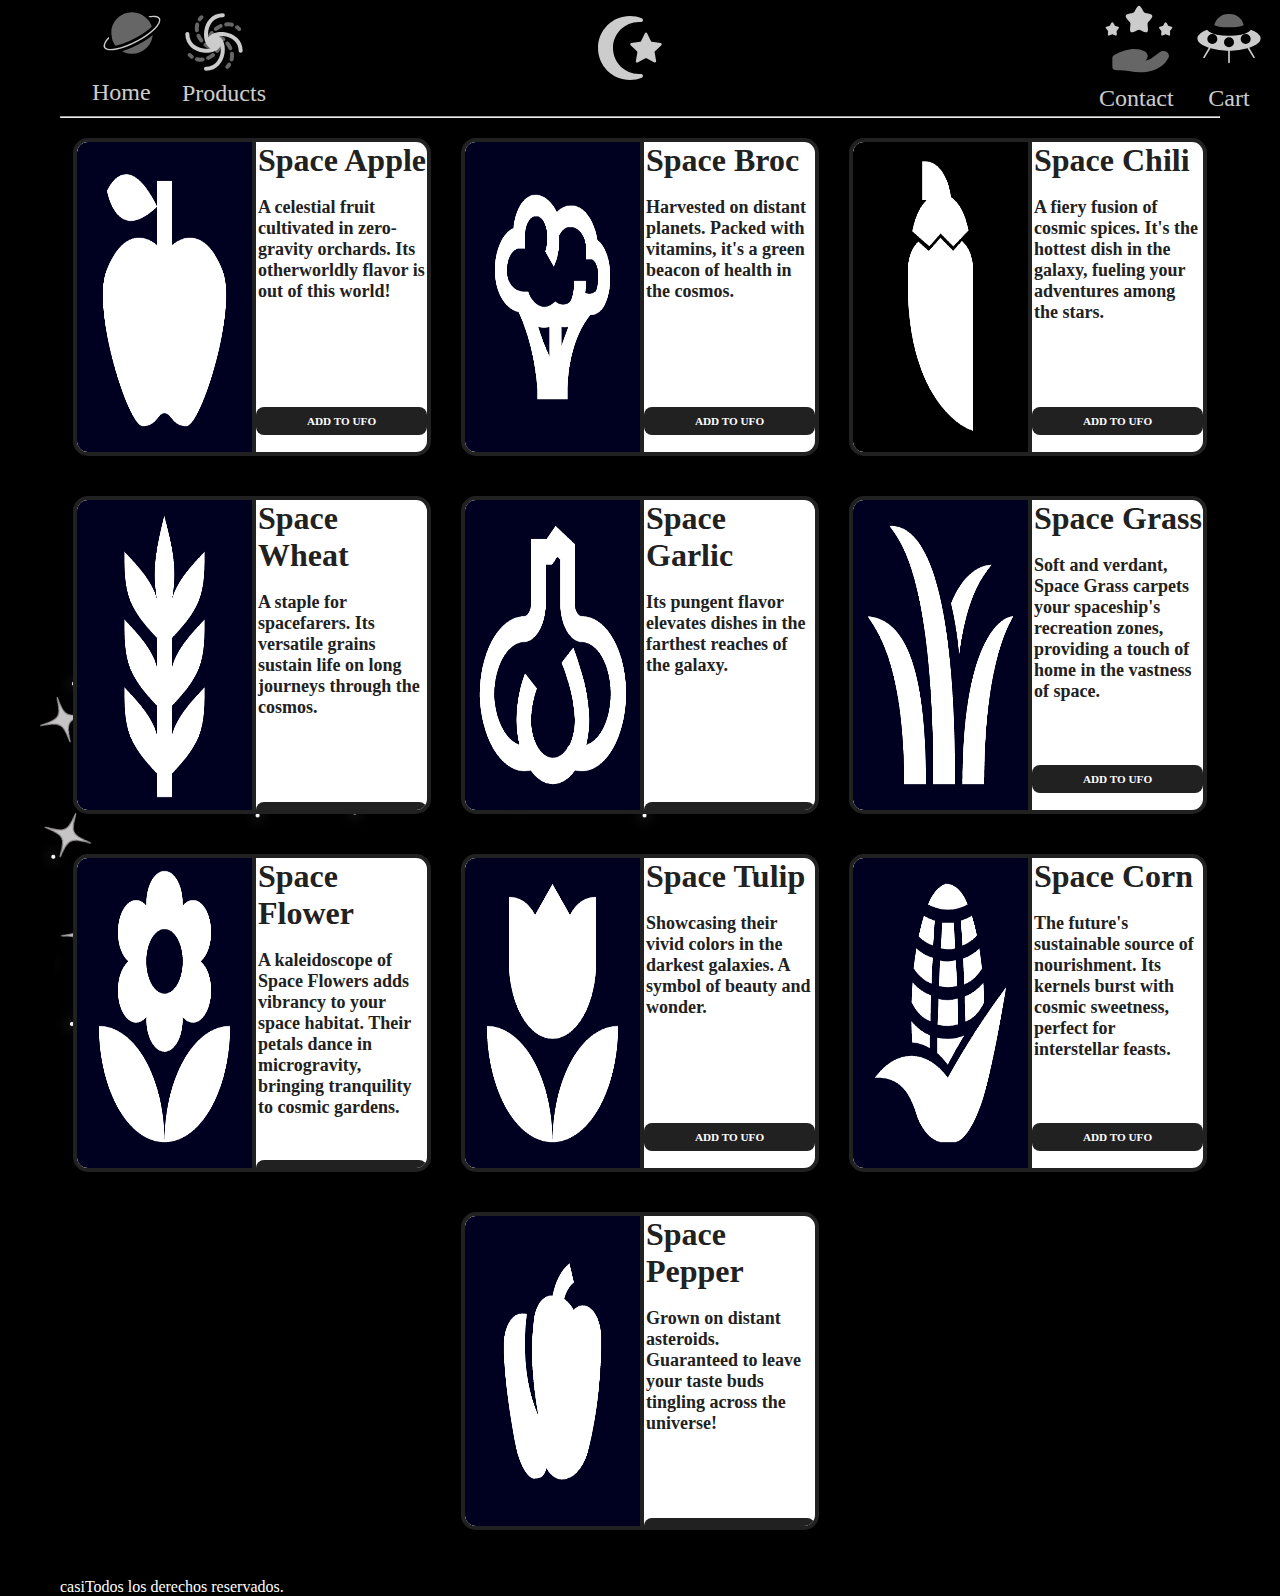
==== commit f001733a: "tienda.html" ====
--- a/tienda.html
+++ b/tienda.html
@@ -241,7 +241,7 @@
                 <div class="productinfo">
                     <h1>Space Corn</h1>
                     <br>
-                    <h2>Showcasing their vivid colors in the darkest galaxies. A symbol of beauty and wonder.</h2>
+                    <h2>The future's sustainable source of nourishment. Its kernels burst with cosmic sweetness, perfect for interstellar feasts.</h2>
                     <div class="addto">
                         <a class="boton" href="#">Add To UFO</a>
                     </div>
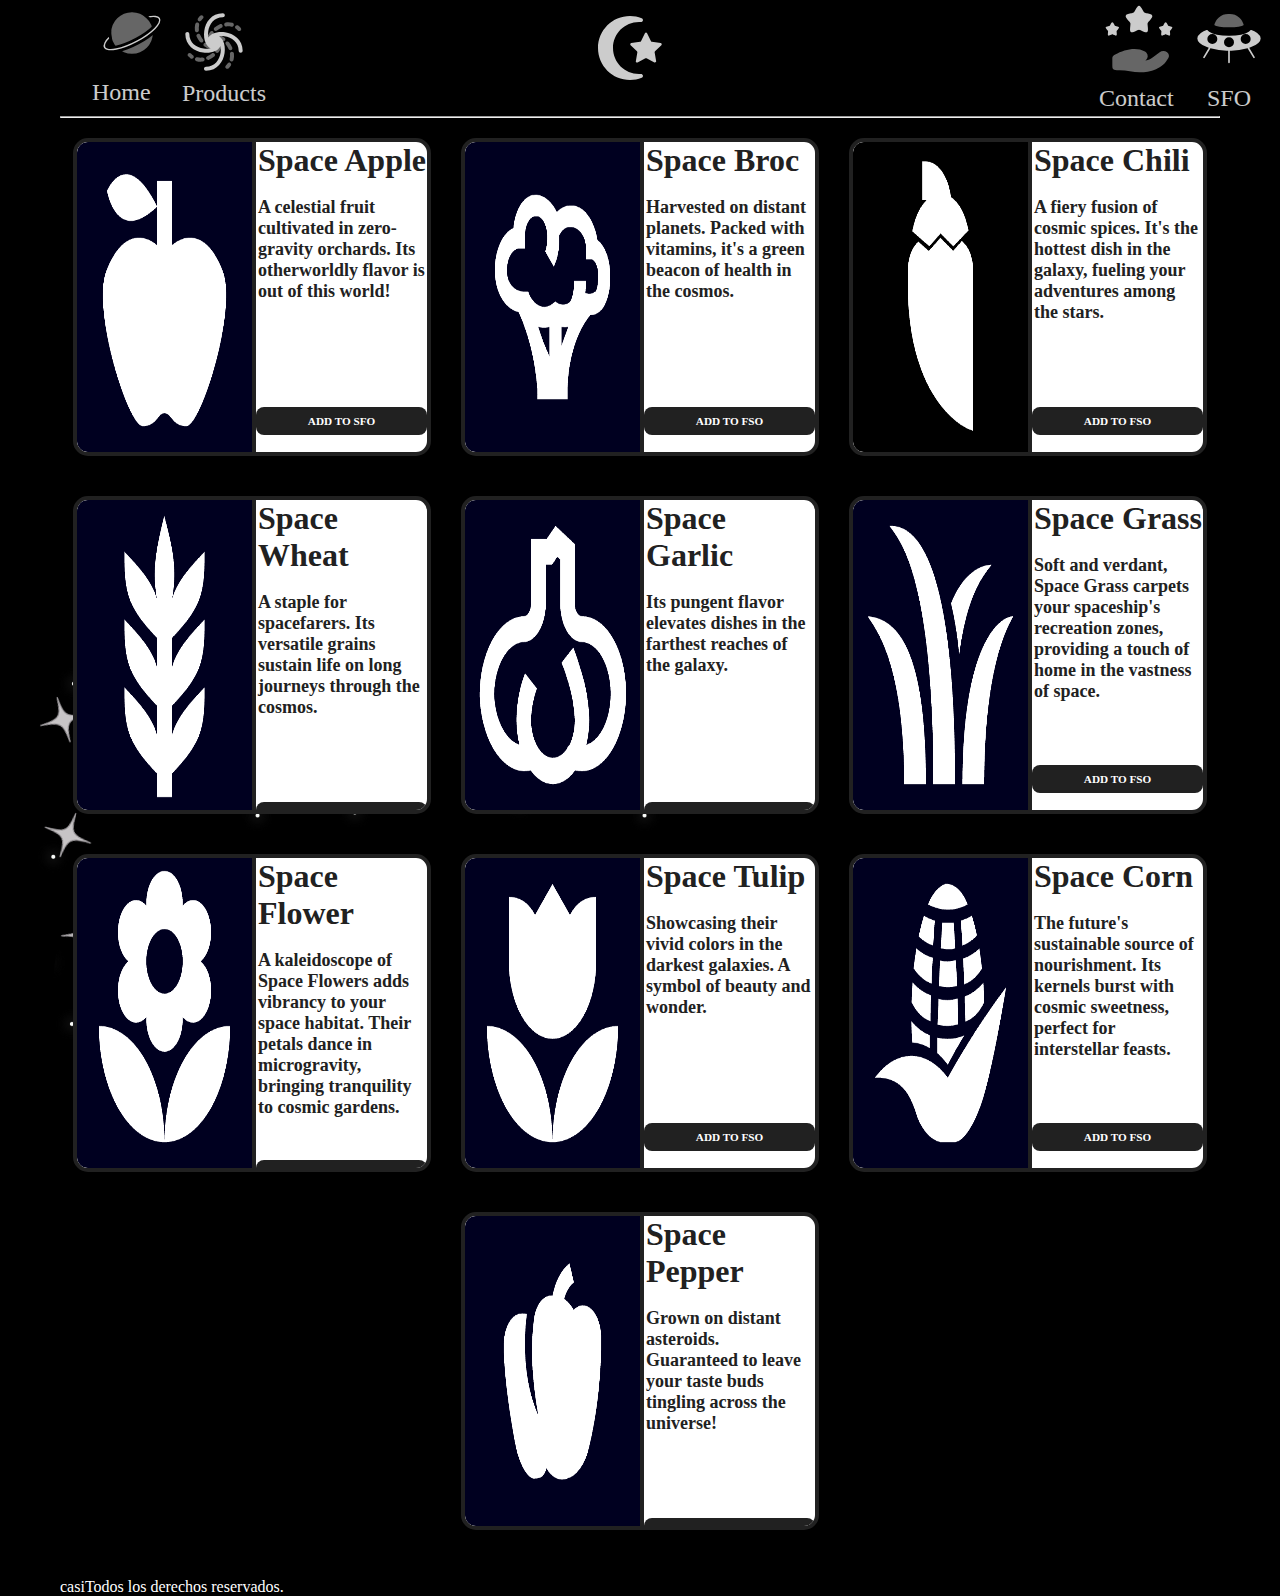
==== commit fb920347: "tienda.html" ====
--- a/tienda.html
+++ b/tienda.html
@@ -100,7 +100,7 @@
                             </g>
                         </svg>
                     </a>
-                    Cart
+                    SFO
                 </div>
             </li>
         </ul>
@@ -140,7 +140,7 @@
                     <h2>A celestial fruit cultivated in zero-gravity orchards.
                         Its otherworldly flavor is out of this world!</h2>
                     <div class="addto">
-                        <a class="boton" href="#">Add To UFO</a>
+                        <a class="boton" href="#">Add To SFO</a>
                     </div>
                 </div>
             </picture>
@@ -153,7 +153,7 @@
                     <h2>Harvested on distant planets. Packed with
                         vitamins, it's a green beacon of health in the cosmos.</h2>
                     <div class="addto">
-                        <a class="boton" href="#">Add To UFO</a>
+                        <a class="boton" href="#">Add To FSO</a>
                     </div>
                 </div>
             </picture>
@@ -167,7 +167,7 @@
                         among
                         the stars.</h2>
                     <div class="addto">
-                        <a class="boton" href="#">Add To UFO</a>
+                        <a class="boton" href="#">Add To FSO</a>
                     </div>
                 </div>
             </picture>
@@ -180,7 +180,7 @@
                     <h2>A staple for spacefarers. Its versatile grains sustain life on long journeys through the cosmos.
                     </h2>
                     <div class="addto">
-                        <a class="boton" href="#">Add To UFO</a>
+                        <a class="boton" href="#">Add To FSO</a>
                     </div>
                 </div>
             </picture>
@@ -192,7 +192,7 @@
                     <br>
                     <h2>Its pungent flavor elevates dishes in the farthest reaches of the galaxy.</h2>
                     <div class="addto">
-                        <a class="boton" href="#">Add To UFO</a>
+                        <a class="boton" href="#">Add To FSO</a>
                     </div>
                 </div>
             </picture>
@@ -206,7 +206,7 @@
                         home
                         in the vastness of space.</h2>
                     <div class="addto">
-                        <a class="boton" href="#">Add To UFO</a>
+                        <a class="boton" href="#">Add To FSO</a>
                     </div>
                 </div>
             </picture>
@@ -219,7 +219,7 @@
                     <h2>A kaleidoscope of Space Flowers adds vibrancy to your space habitat. Their petals dance in
                         microgravity, bringing tranquility to cosmic gardens.</h2>
                     <div class="addto">
-                        <a class="boton" href="#">Add To UFO</a>
+                        <a class="boton" href="#">Add To FSO</a>
                     </div>
                 </div>
             </picture>
@@ -231,7 +231,7 @@
                     <br>
                     <h2>Showcasing their vivid colors in the darkest galaxies. A symbol of beauty and wonder.</h2>
                     <div class="addto">
-                        <a class="boton" href="#">Add To UFO</a>
+                        <a class="boton" href="#">Add To FSO</a>
                     </div>
                 </div>
             </picture>
@@ -241,9 +241,9 @@
                 <div class="productinfo">
                     <h1>Space Corn</h1>
                     <br>
-                    <h2>The future's sustainable source of nourishment. Its kernels burst with cosmic sweetness, perfect for interstellar feasts.</h2>
-                    <div class="addto">
-                        <a class="boton" href="#">Add To UFO</a>
+                    <h2>The future's sustainable source of nourishment. Its kernels burst with cosmic sweetness, perfect for interstellar feasts. </h2>
+                    <div class="addto">
+                        <a class="boton" href="#">Add To FSO</a>
                     </div>
                 </div>
             </picture>
@@ -255,7 +255,7 @@
                     <h2>Grown on distant asteroids. Guaranteed to leave your taste buds tingling across the universe!
                     </h2>
                     <div class="addto">
-                        <a class="boton" href="#">Add To UFO</a>
+                        <a class="boton" href="#">Add To FSO</a>
                     </div>
                 </div>
             </picture>
